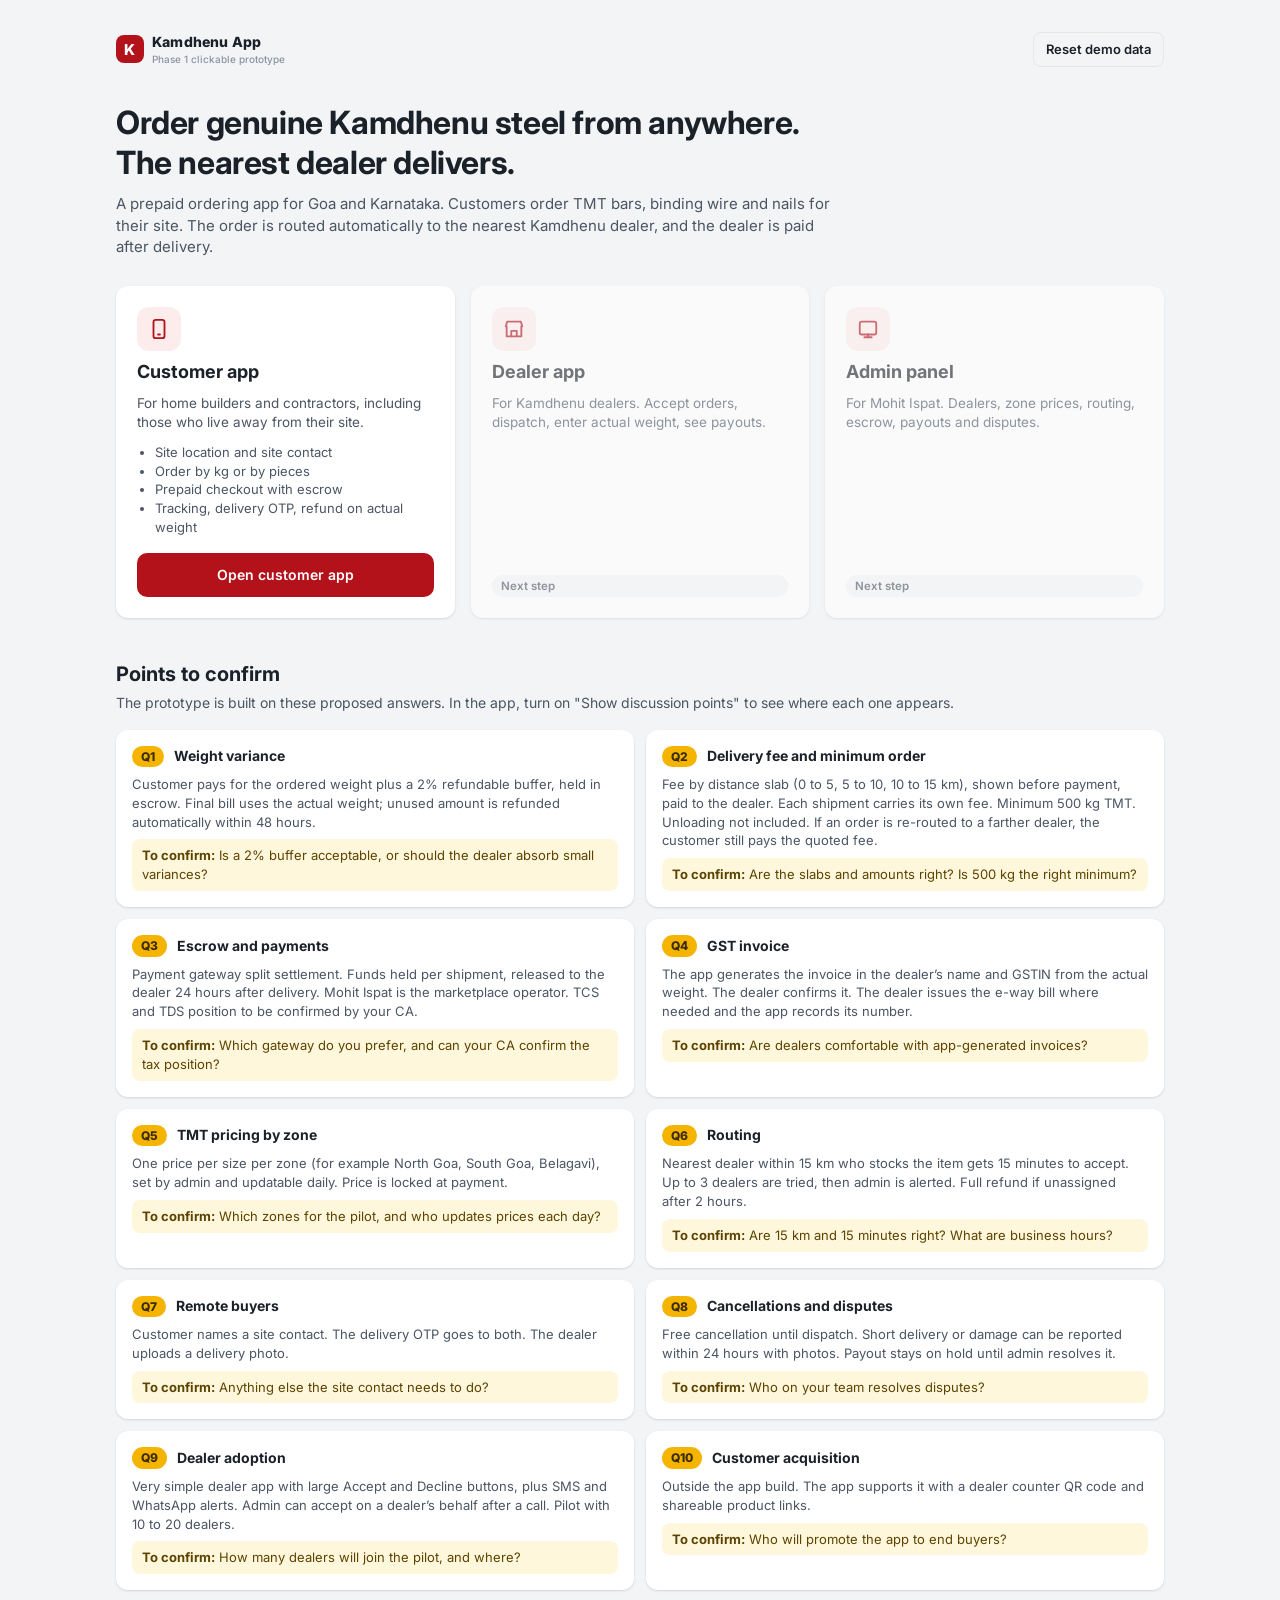
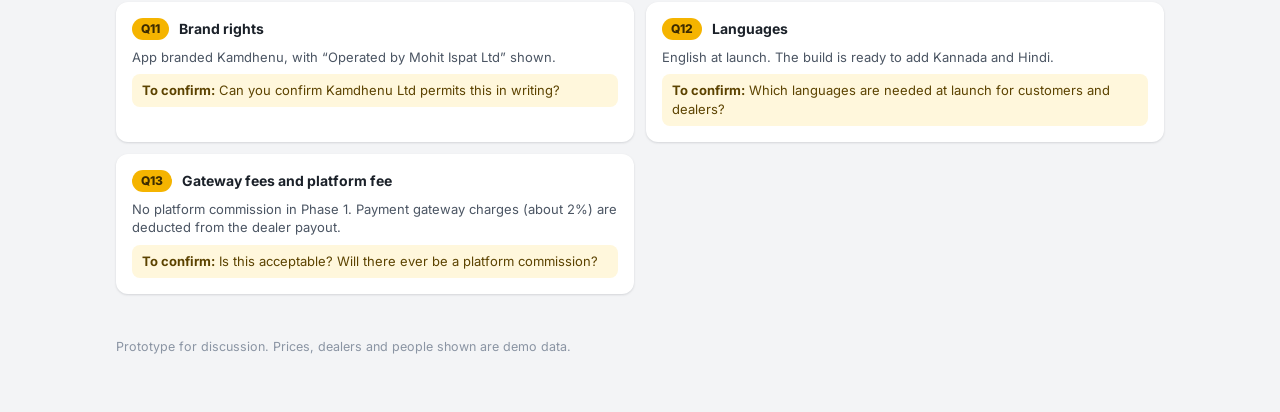
==== index.html @ a23dbc3c "Add clickable prototype hub and customer app Customer app covers sign in, site setup with site conta" ====
<!doctype html>
<html lang="en">
<head>
  <meta charset="utf-8">
  <meta name="viewport" content="width=device-width, initial-scale=1">
  <title>Kamdhenu App · Prototype</title>
  <link rel="preconnect" href="https://fonts.googleapis.com">
  <link rel="preconnect" href="https://fonts.gstatic.com" crossorigin>
  <link href="https://fonts.googleapis.com/css2?family=Inter:wght@400;500;600;700;800&display=swap" rel="stylesheet">
  <link rel="stylesheet" href="assets/common.css">
  <style>
    .wrap { max-width: 1080px; margin: 0 auto; padding: 32px 16px 56px; }
    header { display: flex; justify-content: space-between; align-items: center; gap: 16px; flex-wrap: wrap; }
    .hero { margin: 36px 0 28px; max-width: 720px; }
    .hero h1 { font-size: 32px; letter-spacing: -.4px; }
    .hero p { color: var(--ink-2); margin-top: 10px; font-size: 15px; }
    .apps { display: grid; grid-template-columns: repeat(3, 1fr); gap: 16px; }
    .app-card { padding: 20px; display: flex; flex-direction: column; gap: 10px; text-decoration: none; color: inherit; border: 1px solid transparent; transition: border-color .15s, transform .15s; }
    a.app-card:hover { border-color: var(--brand); transform: translateY(-2px); }
    .app-card h3 { font-size: 18px; }
    .app-card p { color: var(--ink-2); font-size: 13.5px; flex: 1; }
    .app-card ul { margin: 0; padding-left: 18px; color: var(--ink-2); font-size: 13px; }
    .app-card.off { opacity: .6; }
    .app-ic { width: 44px; height: 44px; border-radius: 12px; background: var(--brand-soft); color: var(--brand); display: grid; place-items: center; }
    h2.sec { font-size: 20px; margin: 44px 0 6px; }
    .sec-sub { color: var(--ink-2); margin-bottom: 16px; }
    .qs { display: grid; grid-template-columns: repeat(2, 1fr); gap: 12px; }
    .qcard { padding: 16px; }
    .qcard .top { display: flex; gap: 10px; align-items: center; margin-bottom: 8px; }
    .qcard .num { background: #f5b400; color: #3d2c00; font-weight: 800; font-size: 12px; border-radius: 999px; padding: 2px 9px; }
    .qcard p { font-size: 13px; color: var(--ink-2); }
    .qcard .ask { margin-top: 8px; background: #fff7dc; color: #5c4300; border-radius: 8px; padding: 7px 10px; }
    footer { margin-top: 44px; color: var(--ink-3); font-size: 12.5px; }
    @media (max-width: 860px) { .apps, .qs { grid-template-columns: 1fr; } .hero h1 { font-size: 26px; } }
  </style>
</head>
<body>
  <div class="wrap">
    <header>
      <div class="wordmark"><span class="mark">K</span><span>Kamdhenu App<small>Phase 1 clickable prototype</small></span></div>
      <button class="btn ghost sm" id="reset">Reset demo data</button>
    </header>

    <section class="hero">
      <h1>Order genuine Kamdhenu steel from anywhere. The nearest dealer delivers.</h1>
      <p>A prepaid ordering app for Goa and Karnataka. Customers order TMT bars, binding wire and nails for their site. The order is routed automatically to the nearest Kamdhenu dealer, and the dealer is paid after delivery.</p>
    </section>

    <div class="apps">
      <a class="card app-card" href="customer.html">
        <div class="app-ic"><svg width="22" height="22" viewBox="0 0 24 24" fill="none" stroke="currentColor" stroke-width="2" stroke-linecap="round" stroke-linejoin="round"><rect x="6" y="2" width="12" height="20" rx="2.5"/><path d="M11 18h2"/></svg></div>
        <h3>Customer app</h3>
        <p>For home builders and contractors, including those who live away from their site.</p>
        <ul><li>Site location and site contact</li><li>Order by kg or by pieces</li><li>Prepaid checkout with escrow</li><li>Tracking, delivery OTP, refund on actual weight</li></ul>
        <span class="btn block" style="margin-top:6px">Open customer app</span>
      </a>
      <div class="card app-card off">
        <div class="app-ic"><svg width="22" height="22" viewBox="0 0 24 24" fill="none" stroke="currentColor" stroke-width="2" stroke-linecap="round" stroke-linejoin="round"><path d="M3 9l1.5-5h15L21 9"/><path d="M4 9v11h16V9"/><path d="M9 20v-6h6v6"/></svg></div>
        <h3>Dealer app</h3>
        <p>For Kamdhenu dealers. Accept orders, dispatch, enter actual weight, see payouts.</p>
        <span class="pill">Next step</span>
      </div>
      <div class="card app-card off">
        <div class="app-ic"><svg width="22" height="22" viewBox="0 0 24 24" fill="none" stroke="currentColor" stroke-width="2" stroke-linecap="round" stroke-linejoin="round"><rect x="3" y="4" width="18" height="14" rx="2"/><path d="M8 21h8M12 18v3"/></svg></div>
        <h3>Admin panel</h3>
        <p>For Mohit Ispat. Dealers, zone prices, routing, escrow, payouts and disputes.</p>
        <span class="pill">Next step</span>
      </div>
    </div>

    <h2 class="sec">Points to confirm</h2>
    <p class="sec-sub">The prototype is built on these proposed answers. In the app, turn on "Show discussion points" to see where each one appears.</p>
    <div class="qs" id="qs"></div>

    <footer>Prototype for discussion. Prices, dealers and people shown are demo data.</footer>
  </div>

  <script src="assets/data.js"></script>
  <script>
    const esc = s => String(s).replace(/[&<>"']/g, c => ({ '&': '&amp;', '<': '&lt;', '>': '&gt;', '"': '&quot;', "'": '&#39;' }[c]));
    document.getElementById('qs').innerHTML = KD.questions.map(q => `
      <div class="card qcard">
        <div class="top"><span class="num">Q${q.n}</span><b>${esc(q.title)}</b></div>
        <p>${esc(q.answer)}</p>
        <p class="ask"><b>To confirm:</b> ${esc(q.ask)}</p>
      </div>`).join('');
    document.getElementById('reset').addEventListener('click', e => {
      KD.reset();
      e.target.textContent = 'Demo data reset';
      setTimeout(() => { e.target.textContent = 'Reset demo data'; }, 1500);
    });
  </script>
</body>
</html>
---- assets/common.css ----
:root {
  --brand: #b3121b;
  --brand-dark: #8c0d14;
  --brand-soft: #fdecec;
  --ink: #1b2129;
  --ink-2: #4b5563;
  --ink-3: #8a94a3;
  --line: #e4e7ec;
  --bg: #f3f4f6;
  --card: #ffffff;
  --steel: #2f3a48;
  --good: #1f8a4c;
  --good-soft: #e7f5ec;
  --warn: #b76e00;
  --warn-soft: #fff4e0;
  --info: #1d5fbf;
  --info-soft: #e8f0fc;
  --radius: 12px;
  --shadow: 0 1px 2px rgba(16, 24, 40, .06), 0 1px 3px rgba(16, 24, 40, .08);
  --font: 'Inter', system-ui, -apple-system, 'Segoe UI', Roboto, sans-serif;
}

* { box-sizing: border-box; }
html, body { margin: 0; }
body {
  font-family: var(--font);
  color: var(--ink);
  background: var(--bg);
  font-size: 14px;
  line-height: 1.45;
  -webkit-font-smoothing: antialiased;
}
button, input, select, textarea { font: inherit; color: inherit; }
button { cursor: pointer; }
a { color: var(--brand); }
h1, h2, h3, h4 { margin: 0; line-height: 1.25; }
p { margin: 0; }

/* ---------- brand mark ---------- */
.wordmark { display: inline-flex; align-items: center; gap: 8px; font-weight: 800; letter-spacing: .2px; }
.wordmark .mark {
  width: 28px; height: 28px; border-radius: 8px; background: var(--brand);
  display: grid; place-items: center; color: #fff; font-size: 15px; font-weight: 800;
}
.wordmark small { display: block; font-size: 10px; font-weight: 500; color: var(--ink-3); letter-spacing: 0; }

/* ---------- buttons ---------- */
.btn {
  display: inline-flex; align-items: center; justify-content: center; gap: 8px;
  border: 1px solid transparent; border-radius: 10px; padding: 11px 16px;
  font-weight: 600; background: var(--brand); color: #fff; text-decoration: none;
  transition: background .15s, opacity .15s; white-space: nowrap;
}
.btn:hover { background: var(--brand-dark); }
.btn:disabled { opacity: .45; cursor: not-allowed; }
.btn.block { width: 100%; }
.btn.ghost { background: transparent; color: var(--ink); border-color: var(--line); }
.btn.ghost:hover { background: var(--bg); }
.btn.soft { background: var(--brand-soft); color: var(--brand); }
.btn.good { background: var(--good); }
.btn.sm { padding: 7px 12px; font-size: 13px; border-radius: 8px; }
.btn.lg { padding: 15px 18px; font-size: 16px; }
.btn.demo {
  background: transparent; color: var(--info); border: 1.5px dashed var(--info);
  font-weight: 600;
}
.btn.demo:hover { background: var(--info-soft); }

/* ---------- form ---------- */
.field { display: grid; gap: 6px; margin-bottom: 14px; }
.field label { font-size: 12px; font-weight: 600; color: var(--ink-2); }
.input, select.input, textarea.input {
  width: 100%; border: 1px solid var(--line); border-radius: 10px; padding: 11px 12px;
  background: #fff; outline: none;
}
.input:focus { border-color: var(--brand); box-shadow: 0 0 0 3px var(--brand-soft); }

/* ---------- bits ---------- */
.card { background: var(--card); border-radius: var(--radius); box-shadow: var(--shadow); }
.pill {
  display: inline-flex; align-items: center; gap: 4px; padding: 3px 9px; border-radius: 999px;
  font-size: 11.5px; font-weight: 600; background: var(--bg); color: var(--ink-2);
}
.pill.good { background: var(--good-soft); color: var(--good); }
.pill.warn { background: var(--warn-soft); color: var(--warn); }
.pill.info { background: var(--info-soft); color: var(--info); }
.pill.brand { background: var(--brand-soft); color: var(--brand); }
.muted { color: var(--ink-3); }
.small { font-size: 12px; }
.row { display: flex; align-items: center; gap: 8px; }
.between { justify-content: space-between; }
.grow { flex: 1; }
.hr { height: 1px; background: var(--line); margin: 12px 0; }
.note {
  display: flex; gap: 8px; padding: 10px 12px; border-radius: 10px; font-size: 12.5px;
  background: var(--info-soft); color: #173f7a;
}
.note.warn { background: var(--warn-soft); color: #6b4100; }
.note.good { background: var(--good-soft); color: #145c33; }

/* ---------- discussion pins (presenter mode) ---------- */
.qpin {
  display: none; align-items: center; justify-content: center;
  min-width: 26px; height: 20px; padding: 0 6px; border-radius: 999px; border: 0;
  background: #f5b400; color: #3d2c00; font-size: 11px; font-weight: 800;
  vertical-align: middle; margin-left: 6px; box-shadow: 0 0 0 2px rgba(245, 180, 0, .25);
}
body.presenter .qpin { display: inline-flex; }

.sheet-backdrop {
  position: fixed; inset: 0; background: rgba(15, 20, 30, .45); display: none;
  align-items: center; justify-content: center; padding: 16px; z-index: 50;
}
.sheet-backdrop.open { display: flex; }
.sheet {
  background: #fff; border-radius: 16px; max-width: 460px; width: 100%; padding: 20px;
  box-shadow: 0 20px 50px rgba(0, 0, 0, .25); max-height: 90vh; overflow: auto;
}
.sheet h3 { margin-bottom: 8px; }
.sheet .q-label { font-size: 11px; font-weight: 700; color: #8a6400; text-transform: uppercase; letter-spacing: .6px; }
.sheet .q-ask { margin-top: 12px; padding: 10px 12px; border-radius: 10px; background: #fff7dc; font-size: 13px; }
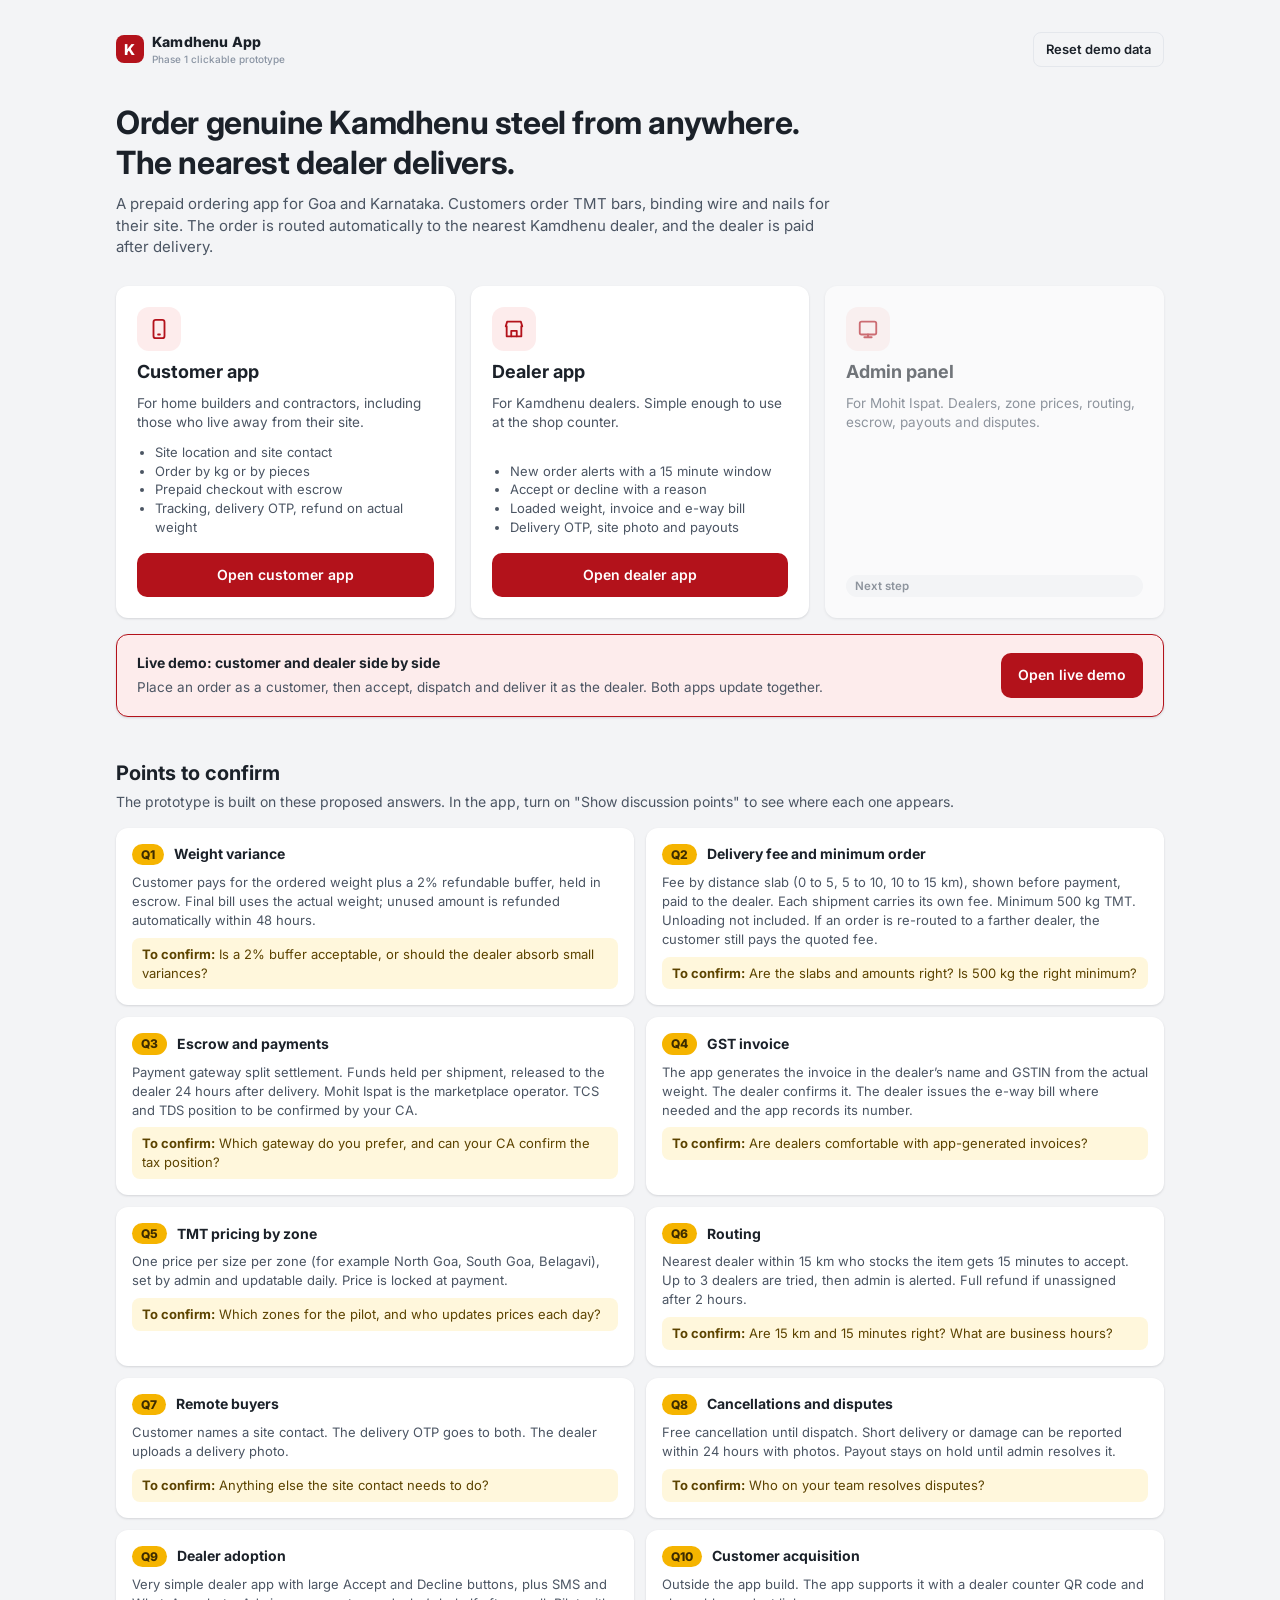
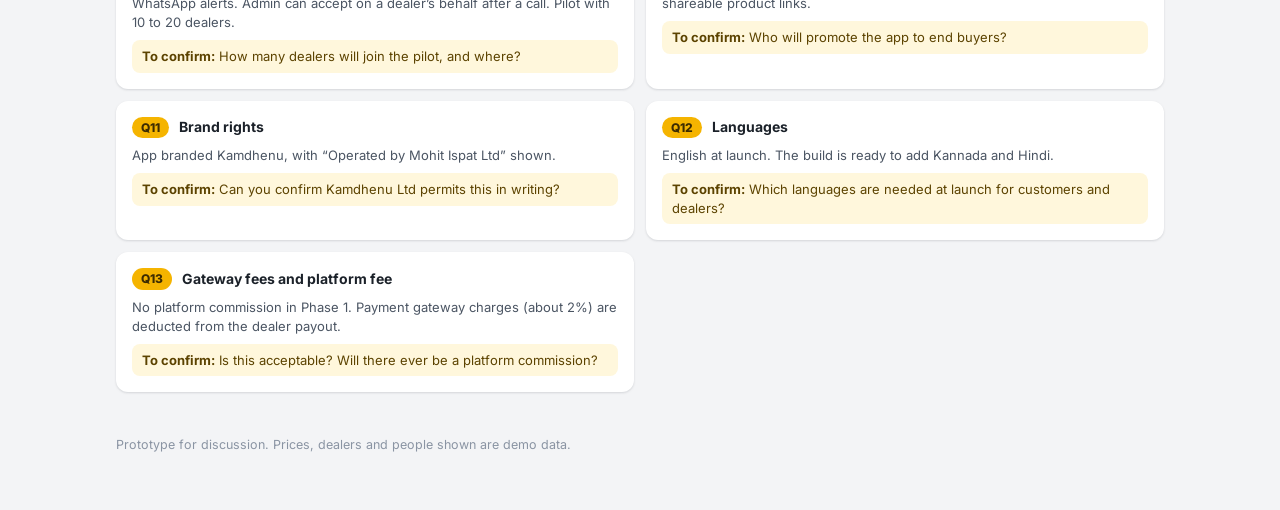
==== commit 38001b32: "Add dealer app and side-by-side live demo Move order routing and fulfilment into the shared data lay" ====
--- a/index.html
+++ b/index.html
@@ -30,6 +30,9 @@
     .qcard .num { background: #f5b400; color: #3d2c00; font-weight: 800; font-size: 12px; border-radius: 999px; padding: 2px 9px; }
     .qcard p { font-size: 13px; color: var(--ink-2); }
     .qcard .ask { margin-top: 8px; background: #fff7dc; color: #5c4300; border-radius: 8px; padding: 7px 10px; }
+    .demo-strip { display: flex; align-items: center; justify-content: space-between; gap: 16px; padding: 18px 20px; margin-top: 16px; text-decoration: none; color: inherit; border: 1px solid var(--brand); background: var(--brand-soft); }
+    .demo-strip p { color: var(--ink-2); font-size: 13.5px; margin-top: 4px; }
+    @media (max-width: 860px) { .demo-strip { flex-direction: column; align-items: stretch; } }
     footer { margin-top: 44px; color: var(--ink-3); font-size: 12.5px; }
     @media (max-width: 860px) { .apps, .qs { grid-template-columns: 1fr; } .hero h1 { font-size: 26px; } }
   </style>
@@ -54,12 +57,13 @@
         <ul><li>Site location and site contact</li><li>Order by kg or by pieces</li><li>Prepaid checkout with escrow</li><li>Tracking, delivery OTP, refund on actual weight</li></ul>
         <span class="btn block" style="margin-top:6px">Open customer app</span>
       </a>
-      <div class="card app-card off">
+      <a class="card app-card" href="dealer.html">
         <div class="app-ic"><svg width="22" height="22" viewBox="0 0 24 24" fill="none" stroke="currentColor" stroke-width="2" stroke-linecap="round" stroke-linejoin="round"><path d="M3 9l1.5-5h15L21 9"/><path d="M4 9v11h16V9"/><path d="M9 20v-6h6v6"/></svg></div>
         <h3>Dealer app</h3>
-        <p>For Kamdhenu dealers. Accept orders, dispatch, enter actual weight, see payouts.</p>
-        <span class="pill">Next step</span>
-      </div>
+        <p>For Kamdhenu dealers. Simple enough to use at the shop counter.</p>
+        <ul><li>New order alerts with a 15 minute window</li><li>Accept or decline with a reason</li><li>Loaded weight, invoice and e-way bill</li><li>Delivery OTP, site photo and payouts</li></ul>
+        <span class="btn block" style="margin-top:6px">Open dealer app</span>
+      </a>
       <div class="card app-card off">
         <div class="app-ic"><svg width="22" height="22" viewBox="0 0 24 24" fill="none" stroke="currentColor" stroke-width="2" stroke-linecap="round" stroke-linejoin="round"><rect x="3" y="4" width="18" height="14" rx="2"/><path d="M8 21h8M12 18v3"/></svg></div>
         <h3>Admin panel</h3>
@@ -67,6 +71,11 @@
         <span class="pill">Next step</span>
       </div>
     </div>
+
+    <a class="card demo-strip" href="demo.html">
+      <div><b>Live demo: customer and dealer side by side</b><p>Place an order as a customer, then accept, dispatch and deliver it as the dealer. Both apps update together.</p></div>
+      <span class="btn">Open live demo</span>
+    </a>
 
     <h2 class="sec">Points to confirm</h2>
     <p class="sec-sub">The prototype is built on these proposed answers. In the app, turn on "Show discussion points" to see where each one appears.</p>
--- a/assets/common.css
+++ b/assets/common.css
@@ -106,6 +106,9 @@
   vertical-align: middle; margin-left: 6px; box-shadow: 0 0 0 2px rgba(245, 180, 0, .25);
 }
 body.presenter .qpin { display: inline-flex; }
+.qpins { display: inline-flex; gap: 4px; }
+.qpins .qpin { margin-left: 0; }
+body.presenter .qpins { margin-left: 6px; }
 
 .sheet-backdrop {
   position: fixed; inset: 0; background: rgba(15, 20, 30, .45); display: none;
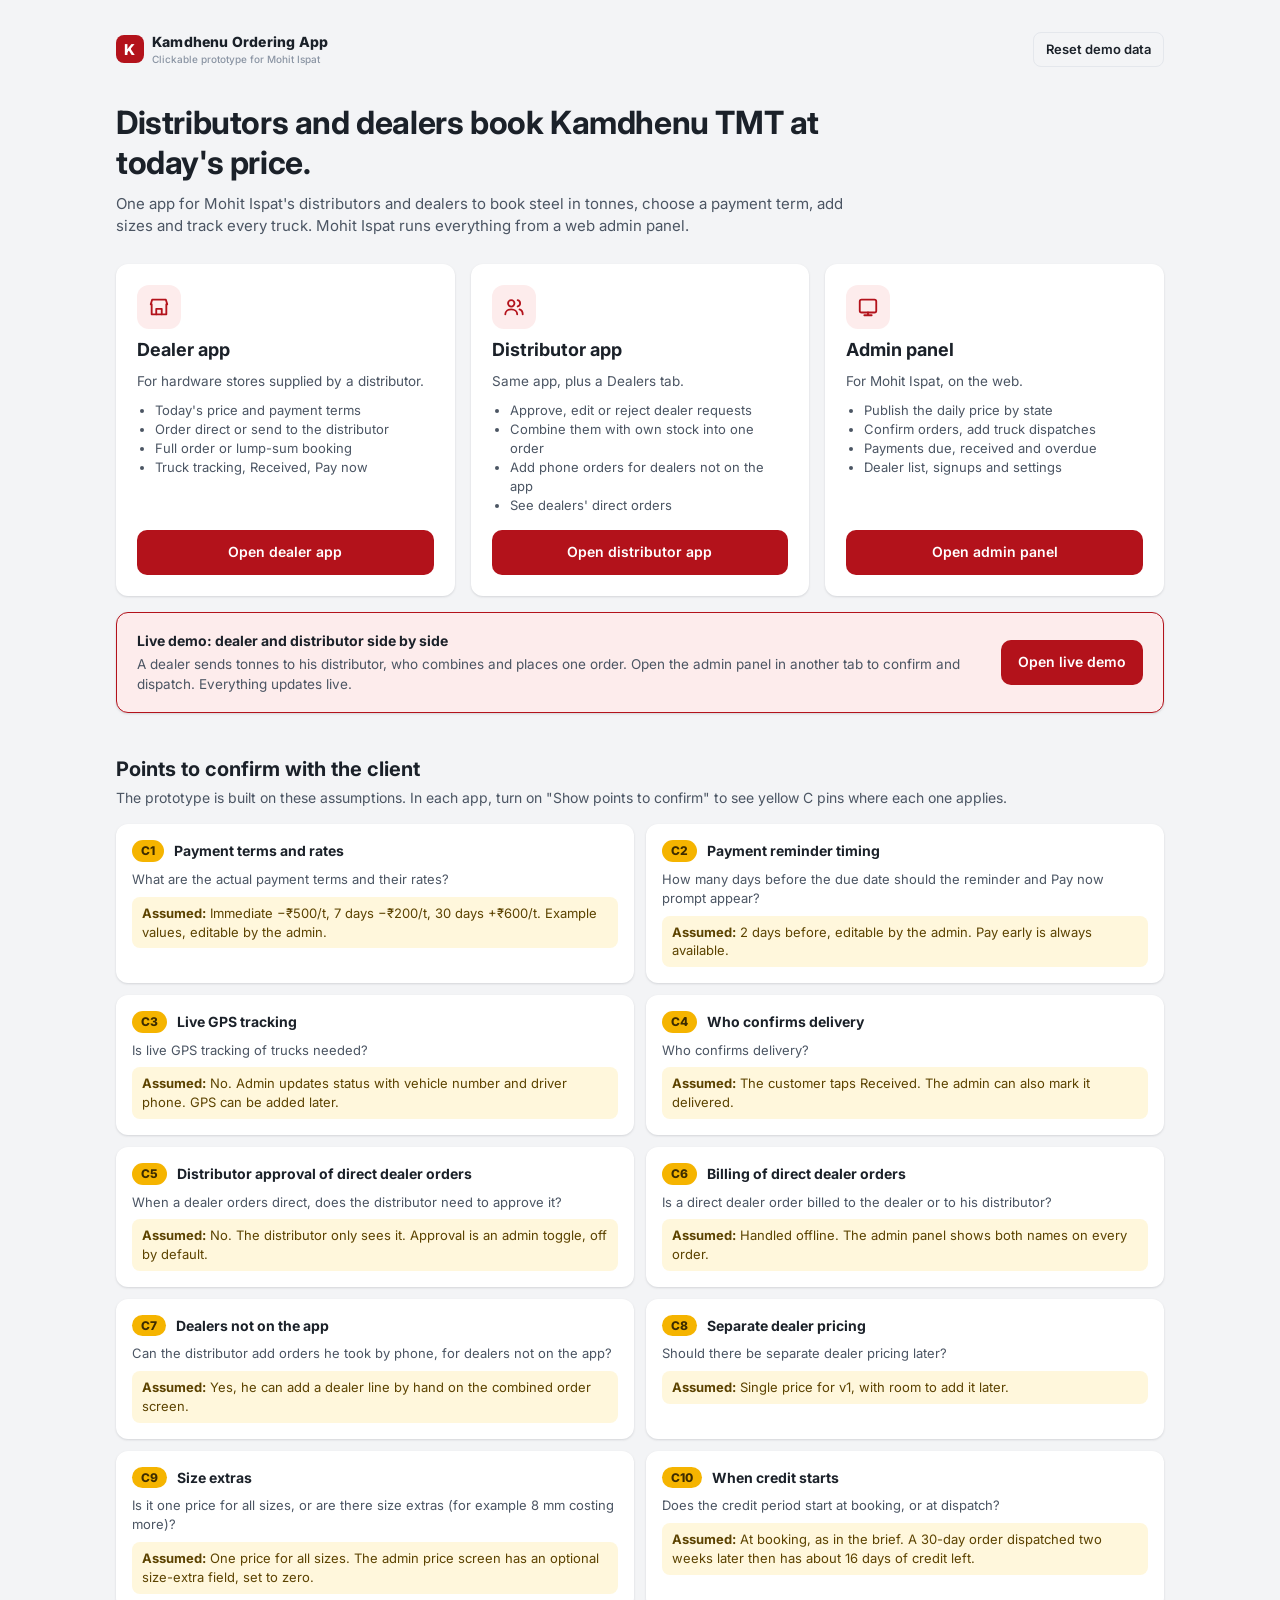
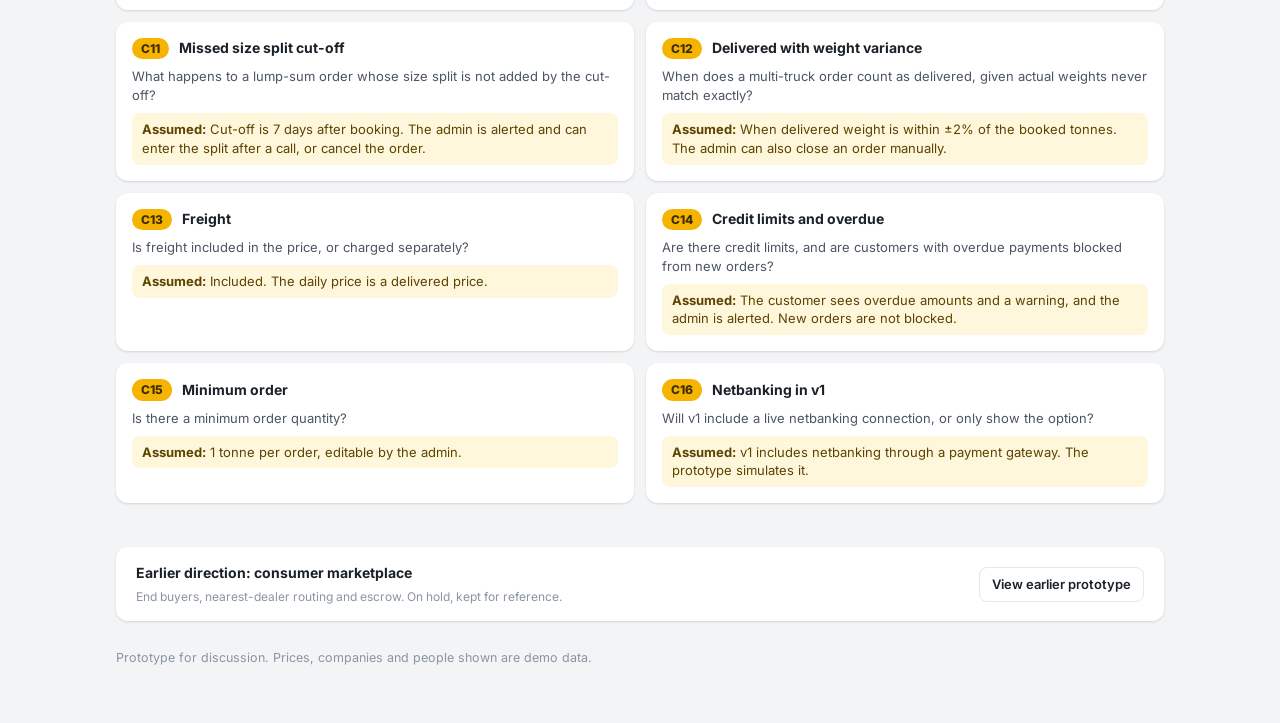
==== commit c3ff5f30: "Rebuild prototype for B2B distributor and dealer ordering Client feedback moved the app from a consu" ====
--- a/index.html
+++ b/index.html
@@ -3,7 +3,7 @@
 <head>
   <meta charset="utf-8">
   <meta name="viewport" content="width=device-width, initial-scale=1">
-  <title>Kamdhenu App · Prototype</title>
+  <title>Kamdhenu Ordering · Prototype</title>
   <link rel="preconnect" href="https://fonts.googleapis.com">
   <link rel="preconnect" href="https://fonts.gstatic.com" crossorigin>
   <link href="https://fonts.googleapis.com/css2?family=Inter:wght@400;500;600;700;800&display=swap" rel="stylesheet">
@@ -11,17 +11,18 @@
   <style>
     .wrap { max-width: 1080px; margin: 0 auto; padding: 32px 16px 56px; }
     header { display: flex; justify-content: space-between; align-items: center; gap: 16px; flex-wrap: wrap; }
-    .hero { margin: 36px 0 28px; max-width: 720px; }
+    .hero { margin: 36px 0 28px; max-width: 760px; }
     .hero h1 { font-size: 32px; letter-spacing: -.4px; }
     .hero p { color: var(--ink-2); margin-top: 10px; font-size: 15px; }
     .apps { display: grid; grid-template-columns: repeat(3, 1fr); gap: 16px; }
     .app-card { padding: 20px; display: flex; flex-direction: column; gap: 10px; text-decoration: none; color: inherit; border: 1px solid transparent; transition: border-color .15s, transform .15s; }
     a.app-card:hover { border-color: var(--brand); transform: translateY(-2px); }
     .app-card h3 { font-size: 18px; }
-    .app-card p { color: var(--ink-2); font-size: 13.5px; flex: 1; }
-    .app-card ul { margin: 0; padding-left: 18px; color: var(--ink-2); font-size: 13px; }
-    .app-card.off { opacity: .6; }
+    .app-card p { color: var(--ink-2); font-size: 13.5px; }
+    .app-card ul { margin: 0; padding-left: 18px; color: var(--ink-2); font-size: 13px; flex: 1; }
     .app-ic { width: 44px; height: 44px; border-radius: 12px; background: var(--brand-soft); color: var(--brand); display: grid; place-items: center; }
+    .demo-strip { display: flex; align-items: center; justify-content: space-between; gap: 16px; padding: 18px 20px; margin-top: 16px; text-decoration: none; color: inherit; border: 1px solid var(--brand); background: var(--brand-soft); }
+    .demo-strip p { color: var(--ink-2); font-size: 13.5px; margin-top: 4px; }
     h2.sec { font-size: 20px; margin: 44px 0 6px; }
     .sec-sub { color: var(--ink-2); margin-bottom: 16px; }
     .qs { display: grid; grid-template-columns: repeat(2, 1fr); gap: 12px; }
@@ -30,71 +31,75 @@
     .qcard .num { background: #f5b400; color: #3d2c00; font-weight: 800; font-size: 12px; border-radius: 999px; padding: 2px 9px; }
     .qcard p { font-size: 13px; color: var(--ink-2); }
     .qcard .ask { margin-top: 8px; background: #fff7dc; color: #5c4300; border-radius: 8px; padding: 7px 10px; }
-    .demo-strip { display: flex; align-items: center; justify-content: space-between; gap: 16px; padding: 18px 20px; margin-top: 16px; text-decoration: none; color: inherit; border: 1px solid var(--brand); background: var(--brand-soft); }
-    .demo-strip p { color: var(--ink-2); font-size: 13.5px; margin-top: 4px; }
-    @media (max-width: 860px) { .demo-strip { flex-direction: column; align-items: stretch; } }
-    footer { margin-top: 44px; color: var(--ink-3); font-size: 12.5px; }
-    @media (max-width: 860px) { .apps, .qs { grid-template-columns: 1fr; } .hero h1 { font-size: 26px; } }
+    .archive { margin-top: 44px; padding: 16px 20px; display: flex; justify-content: space-between; align-items: center; gap: 16px; }
+    footer { margin-top: 28px; color: var(--ink-3); font-size: 12.5px; }
+    @media (max-width: 860px) { .apps, .qs { grid-template-columns: 1fr; } .hero h1 { font-size: 26px; } .demo-strip, .archive { flex-direction: column; align-items: stretch; } }
   </style>
 </head>
 <body>
   <div class="wrap">
     <header>
-      <div class="wordmark"><span class="mark">K</span><span>Kamdhenu App<small>Phase 1 clickable prototype</small></span></div>
+      <div class="wordmark"><span class="mark">K</span><span>Kamdhenu Ordering App<small>Clickable prototype for Mohit Ispat</small></span></div>
       <button class="btn ghost sm" id="reset">Reset demo data</button>
     </header>
 
     <section class="hero">
-      <h1>Order genuine Kamdhenu steel from anywhere. The nearest dealer delivers.</h1>
-      <p>A prepaid ordering app for Goa and Karnataka. Customers order TMT bars, binding wire and nails for their site. The order is routed automatically to the nearest Kamdhenu dealer, and the dealer is paid after delivery.</p>
+      <h1>Distributors and dealers book Kamdhenu TMT at today's price.</h1>
+      <p>One app for Mohit Ispat's distributors and dealers to book steel in tonnes, choose a payment term, add sizes and track every truck. Mohit Ispat runs everything from a web admin panel.</p>
     </section>
 
     <div class="apps">
-      <a class="card app-card" href="customer.html">
-        <div class="app-ic"><svg width="22" height="22" viewBox="0 0 24 24" fill="none" stroke="currentColor" stroke-width="2" stroke-linecap="round" stroke-linejoin="round"><rect x="6" y="2" width="12" height="20" rx="2.5"/><path d="M11 18h2"/></svg></div>
-        <h3>Customer app</h3>
-        <p>For home builders and contractors, including those who live away from their site.</p>
-        <ul><li>Site location and site contact</li><li>Order by kg or by pieces</li><li>Prepaid checkout with escrow</li><li>Tracking, delivery OTP, refund on actual weight</li></ul>
-        <span class="btn block" style="margin-top:6px">Open customer app</span>
-      </a>
-      <a class="card app-card" href="dealer.html">
+      <a class="card app-card" href="app.html?as=dealer">
         <div class="app-ic"><svg width="22" height="22" viewBox="0 0 24 24" fill="none" stroke="currentColor" stroke-width="2" stroke-linecap="round" stroke-linejoin="round"><path d="M3 9l1.5-5h15L21 9"/><path d="M4 9v11h16V9"/><path d="M9 20v-6h6v6"/></svg></div>
         <h3>Dealer app</h3>
-        <p>For Kamdhenu dealers. Simple enough to use at the shop counter.</p>
-        <ul><li>New order alerts with a 15 minute window</li><li>Accept or decline with a reason</li><li>Loaded weight, invoice and e-way bill</li><li>Delivery OTP, site photo and payouts</li></ul>
+        <p>For hardware stores supplied by a distributor.</p>
+        <ul><li>Today's price and payment terms</li><li>Order direct or send to the distributor</li><li>Full order or lump-sum booking</li><li>Truck tracking, Received, Pay now</li></ul>
         <span class="btn block" style="margin-top:6px">Open dealer app</span>
       </a>
-      <div class="card app-card off">
+      <a class="card app-card" href="app.html?as=distributor">
+        <div class="app-ic"><svg width="22" height="22" viewBox="0 0 24 24" fill="none" stroke="currentColor" stroke-width="2" stroke-linecap="round" stroke-linejoin="round"><circle cx="9" cy="8" r="3.5"/><path d="M2.5 20c0-3.5 3-5.5 6.5-5.5s6.5 2 6.5 5.5"/><path d="M16 4.6a3.5 3.5 0 0 1 0 6.8M18 14.7c2 .6 3.5 2.4 3.5 5.3"/></svg></div>
+        <h3>Distributor app</h3>
+        <p>Same app, plus a Dealers tab.</p>
+        <ul><li>Approve, edit or reject dealer requests</li><li>Combine them with own stock into one order</li><li>Add phone orders for dealers not on the app</li><li>See dealers' direct orders</li></ul>
+        <span class="btn block" style="margin-top:6px">Open distributor app</span>
+      </a>
+      <a class="card app-card" href="admin.html">
         <div class="app-ic"><svg width="22" height="22" viewBox="0 0 24 24" fill="none" stroke="currentColor" stroke-width="2" stroke-linecap="round" stroke-linejoin="round"><rect x="3" y="4" width="18" height="14" rx="2"/><path d="M8 21h8M12 18v3"/></svg></div>
         <h3>Admin panel</h3>
-        <p>For Mohit Ispat. Dealers, zone prices, routing, escrow, payouts and disputes.</p>
-        <span class="pill">Next step</span>
-      </div>
+        <p>For Mohit Ispat, on the web.</p>
+        <ul><li>Publish the daily price by state</li><li>Confirm orders, add truck dispatches</li><li>Payments due, received and overdue</li><li>Dealer list, signups and settings</li></ul>
+        <span class="btn block" style="margin-top:6px">Open admin panel</span>
+      </a>
     </div>
 
     <a class="card demo-strip" href="demo.html">
-      <div><b>Live demo: customer and dealer side by side</b><p>Place an order as a customer, then accept, dispatch and deliver it as the dealer. Both apps update together.</p></div>
+      <div><b>Live demo: dealer and distributor side by side</b><p>A dealer sends tonnes to his distributor, who combines and places one order. Open the admin panel in another tab to confirm and dispatch. Everything updates live.</p></div>
       <span class="btn">Open live demo</span>
     </a>
 
-    <h2 class="sec">Points to confirm</h2>
-    <p class="sec-sub">The prototype is built on these proposed answers. In the app, turn on "Show discussion points" to see where each one appears.</p>
+    <h2 class="sec">Points to confirm with the client</h2>
+    <p class="sec-sub">The prototype is built on these assumptions. In each app, turn on "Show points to confirm" to see yellow C pins where each one applies.</p>
     <div class="qs" id="qs"></div>
 
-    <footer>Prototype for discussion. Prices, dealers and people shown are demo data.</footer>
+    <div class="card archive">
+      <div><b>Earlier direction: consumer marketplace</b><p class="small muted" style="margin-top:4px">End buyers, nearest-dealer routing and escrow. On hold, kept for reference.</p></div>
+      <a class="btn ghost sm" href="consumer-v1/demo.html">View earlier prototype</a>
+    </div>
+
+    <footer>Prototype for discussion. Prices, companies and people shown are demo data.</footer>
   </div>
 
-  <script src="assets/data.js"></script>
+  <script src="assets/mi-data.js"></script>
   <script>
-    const esc = s => String(s).replace(/[&<>"']/g, c => ({ '&': '&amp;', '<': '&lt;', '>': '&gt;', '"': '&quot;', "'": '&#39;' }[c]));
-    document.getElementById('qs').innerHTML = KD.questions.map(q => `
+    document.getElementById('qs').innerHTML = MI.questions.map(q => `
       <div class="card qcard">
-        <div class="top"><span class="num">Q${q.n}</span><b>${esc(q.title)}</b></div>
-        <p>${esc(q.answer)}</p>
-        <p class="ask"><b>To confirm:</b> ${esc(q.ask)}</p>
+        <div class="top"><span class="num">C${q.n}</span><b>${MI.esc(q.title)}</b></div>
+        <p>${MI.esc(q.ask)}</p>
+        <p class="ask"><b>Assumed:</b> ${MI.esc(q.assume)}</p>
       </div>`).join('');
     document.getElementById('reset').addEventListener('click', e => {
-      KD.reset();
+      MI.reset();
+      try { sessionStorage.clear(); } catch (err) { /* ignore */ }
       e.target.textContent = 'Demo data reset';
       setTimeout(() => { e.target.textContent = 'Reset demo data'; }, 1500);
     });
